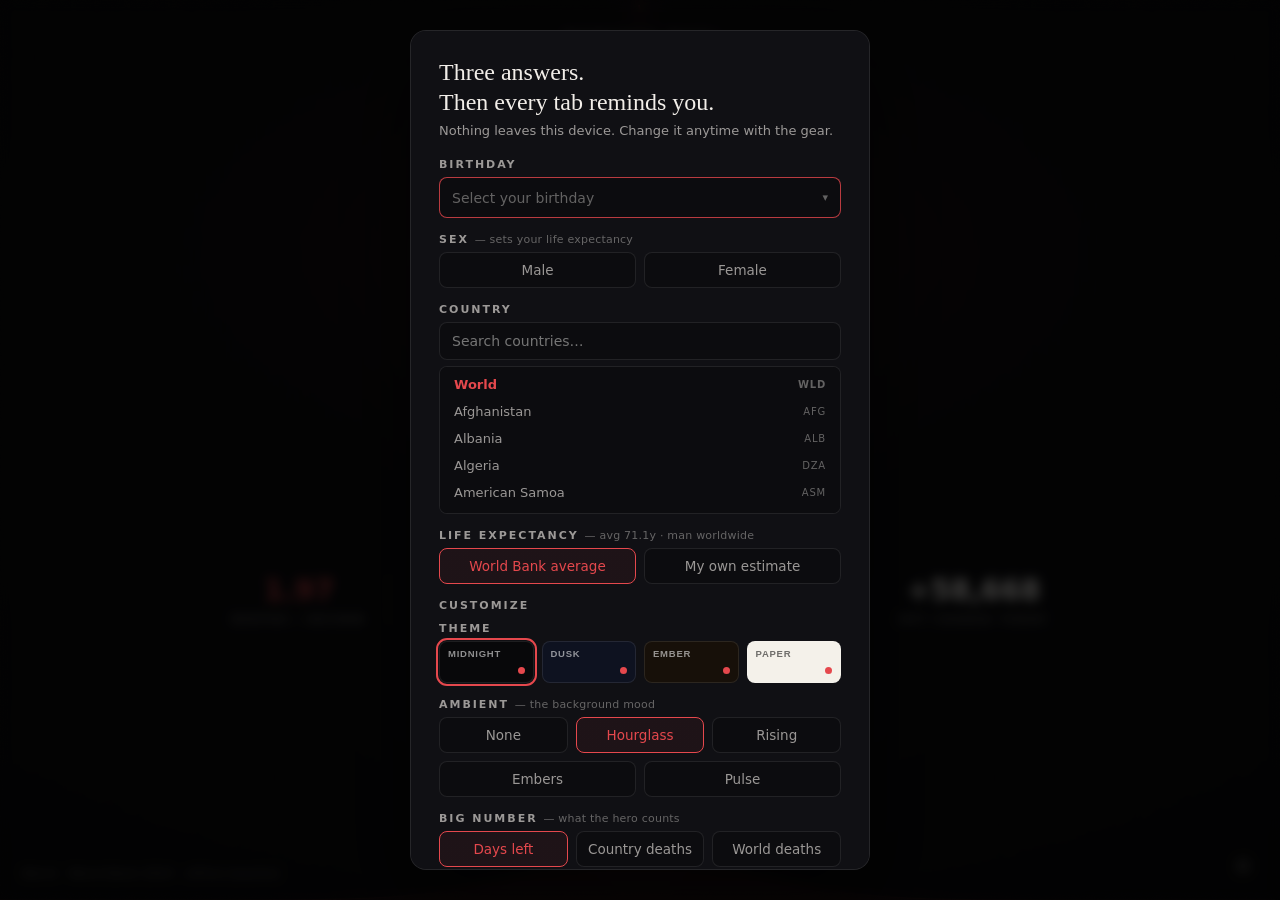
==== newtab.html @ 646cd070 "Memento 1.3.0 — death clock & real-time death rate new tab Manifest V3, vanilla JS, no build step. P" ====
<!doctype html>
<html lang="en">
<head>
  <meta charset="utf-8">
  <meta name="viewport" content="width=device-width, initial-scale=1">
  <title>New Tab — Memento</title>
  <link rel="stylesheet" href="css/newtab.css">
</head>
<body data-theme="midnight">
  <div class="bgimg" id="bgimg" aria-hidden="true"></div>
  <canvas id="ambient" aria-hidden="true"></canvas>
  <div class="grain" aria-hidden="true"></div>

  <main class="page" id="page">
    <p class="brand">MEMENTO&nbsp;MORI</p>

    <nav class="shortcuts" id="shortcuts" aria-label="Shortcuts">
      <div class="sc-row" id="sc-row"></div>
      <div class="sc-pop" id="sc-pop" hidden>
        <label class="sc-lab" for="sc-name">Name</label>
        <input type="text" id="sc-name" class="field" placeholder="e.g. GitHub"
               autocomplete="off" spellcheck="false" maxlength="24">
        <label class="sc-lab" for="sc-url">URL</label>
        <input type="text" id="sc-url" class="field" placeholder="e.g. github.com"
               autocomplete="off" spellcheck="false">
        <p class="sc-err" id="sc-err" role="alert"></p>
        <div class="sc-pop-btns">
          <button type="button" class="btn-ghost" id="sc-cancel">Cancel</button>
          <button type="button" class="save sc-save" id="sc-save">Add</button>
        </div>
      </div>
    </nav>

    <section class="hero" id="hero">
      <div class="count">
        <span class="days num" id="days-left">—</span>
        <span class="days-label" id="days-label">days left</span>
      </div>
      <div class="hms num" id="hms">--:--:--</div>
      <p class="le-note" id="le-note"></p>
      <div class="daybar" id="daybar" hidden>
        <div class="daybar-track" title="Share of today already spent">
          <div class="daybar-fill" id="daybar-fill"></div>
        </div>
        <p class="daybar-label" id="daybar-label">today · 0% spent</p>
      </div>
      <p class="oneliner" id="oneliner"></p>
    </section>

    <section class="lived" id="lived" hidden>
      <p class="lived-line">
        <span class="num" id="alt-days"></span><span class="dot" id="alt-dot">·</span><span class="num" id="days-lived">0</span> days lived
        <span class="dot">·</span>
        <span class="num" id="secs-lived">0</span> seconds
      </p>
      <div class="progress" title="Share of your expected life already lived">
        <div class="progress-fill" id="progress-fill"></div>
      </div>
    </section>

    <section class="rates-block">
      <div class="rates-scope">
        <button type="button" class="scope-pill" id="scope-btn" title="Switch these numbers between your country and the world"></button>
      </div>
      <section class="rates" id="rates">
        <div class="rate">
          <span class="rate-value num red" id="deaths-sec">—</span>
          <span class="rate-label">deaths / second</span>
        </div>
        <div class="rate">
          <span class="rate-value num" id="births-today">—</span>
          <span class="rate-label">births today</span>
        </div>
        <div class="rate">
          <span class="rate-value num red" id="deaths-today">—</span>
          <span class="rate-label">deaths today</span>
        </div>
        <div class="rate">
          <span class="rate-value num" id="net-today">—</span>
          <span class="rate-label">net change today</span>
        </div>
      </section>
    </section>
  </main>

  <p class="badge" id="data-badge">World Bank · loading…</p>
  <button class="gear" id="gear" title="Settings" aria-label="Settings">&#9881;</button>

  <div class="backdrop" id="modal-backdrop" hidden>
    <div class="modal" role="dialog" aria-modal="true" aria-labelledby="modal-title">
      <h1 id="modal-title">Three answers.<br>Then every tab reminds you.</h1>
      <p class="modal-sub">Nothing leaves this device. Change it anytime with the gear.</p>

      <label class="field-label" for="f-birthday">Birthday</label>
      <div class="cal-wrap">
        <button type="button" class="field cal-field placeholder" id="f-birthday">Select your birthday</button>
        <div class="cal" id="cal" hidden>
          <div class="cal-head">
            <button type="button" class="cal-nav wide" id="cal-prevy" title="Previous year">&#171;</button>
            <button type="button" class="cal-nav" id="cal-prev" title="Previous month">&#8249;</button>
            <span class="cal-title" id="cal-title"></span>
            <button type="button" class="cal-nav" id="cal-next" title="Next month">&#8250;</button>
            <button type="button" class="cal-nav wide" id="cal-nexty" title="Next year">&#187;</button>
          </div>
          <div class="cal-grid cal-week">
            <span>Su</span><span>Mo</span><span>Tu</span><span>We</span><span>Th</span><span>Fr</span><span>Sa</span>
          </div>
          <div class="cal-grid" id="cal-days"></div>
        </div>
      </div>

      <span class="field-label">Sex <span class="hint">— sets your life expectancy</span></span>
      <div class="segmented" id="f-sex">
        <button type="button" data-sex="male">Male</button>
        <button type="button" data-sex="female">Female</button>
      </div>

      <label class="field-label" for="f-country">Country</label>
      <input type="text" id="f-country" class="field" placeholder="Search countries…" autocomplete="off" spellcheck="false">
      <ul class="country-list" id="country-list" role="listbox" aria-label="Country"></ul>

      <span class="field-label">Life expectancy <span class="hint" id="le-auto-hint"></span></span>
      <div class="segmented" id="f-le">
        <button type="button" data-le="auto">World Bank average</button>
        <button type="button" data-le="custom">My own estimate</button>
      </div>
      <input type="number" id="f-le-years" class="field le-input" min="20" max="120" step="0.5"
             inputmode="decimal" placeholder="e.g. 80" hidden>

      <span class="field-label">Customize</span>

      <span class="field-label" style="margin-top:10px">Theme</span>
      <div class="swatches" id="f-theme">
        <button type="button" data-theme-swatch="midnight" title="Midnight"><span class="swatch-name">Midnight</span></button>
        <button type="button" data-theme-swatch="dusk" title="Dusk"><span class="swatch-name">Dusk</span></button>
        <button type="button" data-theme-swatch="ember" title="Ember"><span class="swatch-name">Ember</span></button>
        <button type="button" data-theme-swatch="paper" title="Paper"><span class="swatch-name">Paper</span></button>
      </div>

      <span class="field-label">Ambient <span class="hint">— the background mood</span></span>
      <div class="segmented wrap" id="f-ambient">
        <button type="button" data-ambient="none" title="Still — no animation">None</button>
        <button type="button" data-ambient="hourglass" title="Hourglass — the day drains away as falling red sand">Hourglass</button>
        <button type="button" data-ambient="tide" title="The Rising — a dark tide rises through the day">Rising</button>
        <button type="button" data-ambient="embers" title="Embers — a slow drift of glowing embers and falling ash">Embers</button>
        <button type="button" data-ambient="pulse" title="Last pulse — a heartbeat trace that occasionally flatlines">Pulse</button>
      </div>

      <span class="field-label">Big number <span class="hint">— what the hero counts</span></span>
      <div class="segmented" id="f-hero">
        <button type="button" data-hero="days-left">Days left</button>
        <button type="button" data-hero="deaths-country">Country deaths</button>
        <button type="button" data-hero="deaths-world">World deaths</button>
      </div>

      <span class="field-label">Bottom numbers <span class="hint">— country or world</span></span>
      <div class="segmented" id="f-scope">
        <button type="button" data-scope="country">My country</button>
        <button type="button" data-scope="world">World</button>
      </div>

      <span class="field-label">Day bar <span class="hint">— today draining, live</span></span>
      <div class="segmented" id="f-daybar">
        <button type="button" data-daybar="on">Show</button>
        <button type="button" data-daybar="off">Hide</button>
      </div>

      <span class="field-label">Background image</span>
      <div class="bg-row">
        <button type="button" class="field" id="f-bg-upload">Upload from this device…</button>
        <button type="button" class="btn-ghost" id="f-bg-remove" hidden>Remove</button>
      </div>
      <input type="file" id="f-bg-file" accept="image/*" hidden>

      <button class="save" id="save" disabled>Start counting</button>
      <p class="fineprint">World Bank life tables · approximate — a warning sign, not a diagnosis.</p>
    </div>
  </div>

  <script src="js/stats.js"></script>
  <script src="js/baseline.js"></script>
  <script src="js/api.js"></script>
  <script src="js/ambient.js"></script>
  <script src="js/app.js"></script>
</body>
</html>
---- css/newtab.css ----
/* Memento — themeable, vignette + grain, red accent on the countdown.
   Themes (body[data-theme]): midnight (default) · dusk · ember · paper */

/* ---------- themes ---------- */

:root,
body[data-theme='midnight'] {
  --bg: #08080a;
  --bone: #f2eee9;
  --dim: rgba(242, 238, 233, 0.62);
  --faint: rgba(242, 238, 233, 0.38);
  --red: #e5484d;
  --red-soft: rgba(229, 72, 77, 0.8);
  --hairline: rgba(255, 255, 255, 0.09);
  --card: #101014;
  --field: #0c0c0f;
  --hero-top: #ffffff;
  --hero-bot: #c9c4bc;
  --vignette: rgba(0, 0, 0, 0.62);
  --ambient: rgba(229, 72, 77, 0.07);
  --grain-op: 0.05;
  --scrim: rgba(5, 5, 8, 0.55);
}

body[data-theme='dusk'] {
  --bg: #0e1220;
  --bone: #eef1f8;
  --dim: rgba(238, 241, 248, 0.66);
  --faint: rgba(238, 241, 248, 0.4);
  --red: #ff5a5f;
  --red-soft: rgba(255, 90, 95, 0.85);
  --hairline: rgba(255, 255, 255, 0.1);
  --card: #141a2e;
  --field: #101527;
  --hero-top: #ffffff;
  --hero-bot: #b9c2d6;
  --vignette: rgba(0, 0, 5, 0.6);
  --ambient: rgba(96, 125, 255, 0.06);
  --grain-op: 0.04;
  --scrim: rgba(8, 10, 20, 0.5);
}

body[data-theme='ember'] {
  --bg: #120e0a;
  --bone: #f6efe6;
  --dim: rgba(246, 239, 230, 0.64);
  --faint: rgba(246, 239, 230, 0.4);
  --red: #ff6b4a;
  --red-soft: rgba(255, 107, 74, 0.85);
  --hairline: rgba(255, 235, 220, 0.1);
  --card: #1a140e;
  --field: #15100b;
  --hero-top: #fff8f0;
  --hero-bot: #cbb9a6;
  --vignette: rgba(0, 0, 0, 0.58);
  --ambient: rgba(255, 107, 74, 0.07);
  --grain-op: 0.05;
  --scrim: rgba(10, 6, 3, 0.52);
}

body[data-theme='paper'] {
  --bg: #f4f1ea;
  --bone: #1d1a16;
  --dim: rgba(29, 26, 22, 0.68);
  --faint: rgba(29, 26, 22, 0.44);
  --red: #c62828;
  --red-soft: rgba(198, 40, 40, 0.85);
  --hairline: rgba(0, 0, 0, 0.13);
  --card: #fffdf7;
  --field: #faf7f0;
  --hero-top: #141210;
  --hero-bot: #4a443c;
  --vignette: rgba(120, 110, 95, 0.18);
  --ambient: rgba(198, 40, 40, 0.04);
  --grain-op: 0.035;
  --scrim: rgba(246, 243, 236, 0.55);
}

/* ---------- base ---------- */

* { box-sizing: border-box; }

html, body {
  margin: 0;
  height: 100%;
  background: var(--bg);
  color: var(--bone);
  font-family: system-ui, -apple-system, 'Segoe UI', Roboto, Helvetica, Arial, sans-serif;
  overflow: hidden;
  -webkit-font-smoothing: antialiased;
  -moz-osx-font-smoothing: grayscale;
  text-rendering: optimizeLegibility;
  transition: background 0.35s ease, color 0.35s ease;
}

/* Motion-sensitive users get instant switches; ambient.js also goes still. */
@media (prefers-reduced-motion: reduce) {
  html, body { transition: none; }
  .grain { animation: none; }
}

.num { font-variant-numeric: tabular-nums; }

/* ---------- atmosphere: background image, vignette, grain ---------- */

.bgimg {
  position: fixed;
  inset: 0;
  z-index: 0;
  background-size: cover;
  background-position: center;
}

body.hasbg .bgimg::after {
  content: '';
  position: absolute;
  inset: 0;
  background: var(--scrim);
}

/* ambient.js draws here: above a background photo, below the vignette/grain */
#ambient {
  position: fixed;
  inset: 0;
  z-index: 0;
  width: 100%;
  height: 100%;
  pointer-events: none;
}

body::before {
  content: '';
  position: fixed;
  inset: 0;
  background:
    radial-gradient(60% 42% at 50% 28%, var(--ambient), transparent 70%),
    radial-gradient(120% 95% at 50% 42%, transparent 38%, var(--vignette) 100%);
  pointer-events: none;
  z-index: 1;
}

.grain {
  position: fixed;
  inset: -60px;
  background-image: url("data:image/svg+xml,%3Csvg xmlns='http://www.w3.org/2000/svg' width='240' height='240'%3E%3Cfilter id='g'%3E%3CfeTurbulence type='fractalNoise' baseFrequency='0.8' numOctaves='2' stitchTiles='stitch'/%3E%3C/filter%3E%3Crect width='240' height='240' filter='url(%23g)'/%3E%3C/svg%3E");
  opacity: var(--grain-op);
  pointer-events: none;
  z-index: 2;
  animation: grain 7s steps(8) infinite;
}

@keyframes grain {
  0%   { transform: translate(0, 0); }
  12%  { transform: translate(-24px, 14px); }
  25%  { transform: translate(18px, -22px); }
  37%  { transform: translate(-30px, -8px); }
  50%  { transform: translate(22px, 26px); }
  62%  { transform: translate(-12px, -28px); }
  75%  { transform: translate(28px, 10px); }
  87%  { transform: translate(-20px, 20px); }
  100% { transform: translate(0, 0); }
}

/* ---------- page ---------- */

.page {
  position: relative;
  z-index: 3;
  min-height: 100vh;
  display: flex;
  flex-direction: column;
  align-items: center;
  justify-content: center;
  gap: clamp(28px, 5vh, 56px);
  padding: 48px 24px 96px;
}

.brand {
  position: absolute;
  top: 30px;
  left: 0;
  right: 0;
  margin: 0;
  text-align: center;
  font-size: 11px;
  font-weight: 600;
  letter-spacing: 0.42em;
  text-indent: 0.42em;
  color: var(--faint);
}

/* ---------- shortcut chips under the brand ---------- */

.shortcuts {
  position: absolute;
  top: 56px;
  left: 0;
  right: 0;
  z-index: 4;
  display: flex;
  justify-content: center;
}

.sc-row {
  display: flex;
  flex-wrap: wrap;
  justify-content: center;
  gap: 10px;
  max-width: min(920px, 90vw);
}

.sc-chip {
  display: inline-flex;
  align-items: center;
  gap: 6px;
  padding: 5px 8px 5px 12px;
  background: var(--scrim);
  border: 1px solid var(--hairline);
  border-radius: 999px;
  transition: border-color 0.2s ease;
}

.sc-chip:hover, .sc-chip:focus-within { border-color: var(--red-soft); }

.sc-link {
  display: inline-flex;
  align-items: center;
  gap: 8px;
  color: var(--dim);
  text-decoration: none;
  font-size: 12.5px;
  font-weight: 500;
  letter-spacing: 0.02em;
  transition: color 0.2s ease;
}

.sc-chip:hover .sc-link { color: var(--bone); }

.sc-ico, .sc-letter {
  width: 16px;
  height: 16px;
  border-radius: 4px;
  flex: none;
}

.sc-ico { display: block; }
.sc-ico[hidden] { display: none; }

.sc-letter {
  display: inline-flex;
  align-items: center;
  justify-content: center;
  background: var(--hairline);
  color: var(--bone);
  font-size: 10px;
  font-weight: 700;
  text-transform: uppercase;
}
.sc-letter[hidden] { display: none; }

.sc-edit, .sc-x {
  padding: 2px 4px;
  border: none;
  background: none;
  color: var(--faint);
  font-size: 11px;
  line-height: 1;
  cursor: pointer;
  opacity: 0;
  transition: opacity 0.15s ease, color 0.15s ease;
}

.sc-chip:hover .sc-edit, .sc-chip:focus-within .sc-edit,
.sc-chip:hover .sc-x, .sc-chip:focus-within .sc-x { opacity: 1; }

.sc-edit:hover, .sc-x:hover { color: var(--red); }

.sc-add {
  display: inline-flex;
  align-items: center;
  justify-content: center;
  min-width: 30px;
  padding: 5px 10px;
  background: none;
  border: 1px dashed var(--hairline);
  border-radius: 999px;
  color: var(--faint);
  font-size: 14px;
  line-height: 1;
  font-family: inherit;
  cursor: pointer;
  transition: color 0.2s ease, border-color 0.2s ease;
}

.sc-add:hover { color: var(--dim); border-color: var(--red-soft); }
.sc-add[hidden] { display: none; }

/* add/edit popover, anchored under the row */
.sc-pop {
  position: absolute;
  top: calc(100% + 12px);
  left: 50%;
  transform: translateX(-50%);
  z-index: 6;
  display: flex;
  flex-direction: column;
  gap: 7px;
  width: min(300px, calc(100vw - 40px));
  padding: 16px;
  background: var(--card);
  border: 1px solid var(--hairline);
  border-radius: 10px;
  box-shadow: 0 18px 44px rgba(0, 0, 0, 0.45);
}

.sc-pop[hidden] { display: none; }

.sc-lab {
  font-size: 10px;
  font-weight: 600;
  text-transform: uppercase;
  letter-spacing: 0.18em;
  color: var(--dim);
  margin: 3px 0 0;
}

.sc-err {
  margin: 0;
  font-size: 12px;
  color: var(--red-soft);
}
.sc-err:empty { display: none; }

.sc-pop-btns { display: flex; gap: 8px; margin-top: 6px; }

.sc-pop-btns .btn-ghost { flex: 1; padding: 10px 0; }
.sc-pop-btns .save { flex: 1; margin-top: 0; padding: 10px 0; }

/* ---------- hero: the big number ---------- */

.hero { text-align: center; }

.count {
  display: flex;
  align-items: baseline;
  justify-content: center;
  gap: clamp(14px, 2vw, 26px);
  flex-wrap: wrap;
}

.days {
  font-family: Georgia, 'Times New Roman', serif;
  font-weight: 400;
  font-size: clamp(96px, 17vw, 210px);
  line-height: 0.95;
  letter-spacing: -0.015em;
  background: linear-gradient(180deg, var(--hero-top) 25%, var(--hero-bot) 100%);
  -webkit-background-clip: text;
  background-clip: text;
  color: transparent;
}

.days.longnum { font-size: clamp(56px, 10.5vw, 138px); }

.days-label {
  font-size: clamp(13px, 1.4vw, 17px);
  font-weight: 600;
  text-transform: uppercase;
  letter-spacing: 0.3em;
  color: var(--dim);
}

.hms {
  margin-top: 10px;
  font-size: clamp(18px, 2.2vw, 27px);
  font-weight: 600;
  letter-spacing: 0.18em;
  color: var(--red);
  text-shadow: 0 0 22px var(--ambient);
}

.hms.bonus { color: var(--dim); text-shadow: none; letter-spacing: 0.08em; font-size: clamp(14px, 1.6vw, 19px); }

/* what the countdown is based on: the World Bank average, or your own estimate */
.le-note {
  margin: 12px auto 0;
  font-size: clamp(11px, 1.2vw, 13px);
  font-weight: 500;
  letter-spacing: 0.06em;
  color: var(--faint);
}
.le-note:empty { display: none; }

/* urgency bar: the local day draining from midnight to midnight */
.daybar {
  margin: 16px auto 0;
  width: min(420px, 70vw);
  text-align: center;
}

.daybar[hidden] { display: none; }

.daybar-track {
  height: 3px;
  background: var(--hairline);
  border-radius: 2px;
  overflow: hidden;
}

.daybar-fill {
  height: 100%;
  width: 0%;
  background: linear-gradient(90deg, var(--red-soft), var(--red));
  box-shadow: 0 0 10px var(--red-soft);
}

.daybar-label {
  margin: 8px 0 0;
  font-size: 10px;
  font-weight: 600;
  text-transform: uppercase;
  letter-spacing: 0.22em;
  color: var(--faint);
}

.oneliner {
  margin: 26px auto 0;
  max-width: 46ch;
  font-family: Georgia, 'Times New Roman', serif;
  font-style: italic;
  font-size: clamp(14px, 1.5vw, 17px);
  color: var(--dim);
}

/* ---------- secondary line: days left / lived ---------- */

.lived { text-align: center; }

.lived-line {
  margin: 0;
  font-size: clamp(13px, 1.4vw, 16px);
  font-weight: 500;
  color: var(--dim);
}

.lived-line .num { color: var(--bone); }
.lived-line .dot { color: var(--faint); margin: 0 0.6em; }

.progress {
  width: min(340px, 60vw);
  height: 2px;
  margin: 14px auto 0;
  background: var(--hairline);
  border-radius: 1px;
  overflow: hidden;
}

.progress-fill {
  height: 100%;
  width: 0%;
  background: linear-gradient(90deg, var(--red-soft), var(--red));
  transition: width 1.2s ease;
}

/* ---------- real-time death-rate row ---------- */

.rates-block {
  display: flex;
  flex-direction: column;
  align-items: center;
  gap: 16px;
}

.rates-scope { line-height: 1; }

.scope-pill {
  display: inline-flex;
  align-items: center;
  gap: 7px;
  padding: 6px 14px;
  background: none;
  border: 1px solid var(--hairline);
  border-radius: 999px;
  color: var(--faint);
  font-size: 10px;
  font-weight: 600;
  text-transform: uppercase;
  letter-spacing: 0.18em;
  font-family: inherit;
  cursor: pointer;
  transition: color 0.2s ease, border-color 0.2s ease;
}

.scope-pill:hover { color: var(--dim); border-color: var(--red-soft); }

.rates {
  display: flex;
  align-items: stretch;
  gap: clamp(22px, 4vw, 56px);
  flex-wrap: wrap;
  justify-content: center;
}

.rate {
  display: flex;
  flex-direction: column;
  align-items: center;
  gap: 7px;
  padding: 0 clamp(10px, 2vw, 22px);
  border-left: 1px solid var(--hairline);
  border-right: 1px solid var(--hairline);
}

.rate:first-child { border-left: none; }
.rate:last-child { border-right: none; }

.rate-value {
  font-size: clamp(20px, 2.4vw, 28px);
  font-weight: 650;
  letter-spacing: 0.01em;
}

.rate-value.red { color: var(--red-soft); }

.rate-label {
  font-size: 10px;
  font-weight: 600;
  text-transform: uppercase;
  letter-spacing: 0.22em;
  color: var(--faint);
}

/* ---------- chrome around the edges ---------- */

.badge {
  position: fixed;
  left: 22px;
  bottom: 20px;
  margin: 0;
  font-size: 11px;
  font-weight: 500;
  letter-spacing: 0.06em;
  color: var(--faint);
  z-index: 4;
}

.gear {
  position: fixed;
  right: 20px;
  bottom: 16px;
  z-index: 4;
  background: none;
  border: none;
  cursor: pointer;
  font-size: 20px;
  line-height: 1;
  color: var(--faint);
  padding: 8px;
  border-radius: 8px;
  transition: color 0.25s ease, transform 0.25s ease;
}

.gear:hover { color: var(--dim); transform: rotate(45deg); }

/* ---------- first-run / settings modal ---------- */

.backdrop {
  position: fixed;
  inset: 0;
  z-index: 10;
  display: flex;
  align-items: center;
  justify-content: center;
  background: rgba(0, 0, 0, 0.72);
  backdrop-filter: blur(6px);
  -webkit-backdrop-filter: blur(6px);
}

body[data-theme='paper'] .backdrop { background: rgba(40, 34, 26, 0.35); }

.backdrop[hidden] { display: none; }

.modal {
  width: min(460px, calc(100vw - 40px));
  max-height: calc(100vh - 60px);
  overflow-y: auto;
  background: var(--card);
  border: 1px solid var(--hairline);
  border-radius: 16px;
  padding: 26px 28px 20px;
  box-shadow: 0 30px 80px rgba(0, 0, 0, 0.55);
}

.modal h1 {
  margin: 0 0 6px;
  font-family: Georgia, 'Times New Roman', serif;
  font-weight: 400;
  font-size: 24px;
  line-height: 1.25;
}

.modal-sub { margin: 0 0 20px; font-size: 13px; color: var(--dim); }

.field-label {
  display: block;
  margin: 15px 0 6px;
  font-size: 11px;
  font-weight: 600;
  text-transform: uppercase;
  letter-spacing: 0.18em;
  color: var(--dim);
}

.field-label .hint {
  text-transform: none;
  letter-spacing: 0.02em;
  font-weight: 500;
  color: var(--faint);
}

.field {
  width: 100%;
  padding: 10px 12px;
  background: var(--field);
  border: 1px solid var(--hairline);
  border-radius: 8px;
  color: var(--bone);
  font-size: 14px;
  font-family: inherit;
  outline: none;
}

input.field:focus, .cal-field:focus { border-color: var(--red-soft); }

.segmented { display: flex; gap: 8px; }

.segmented button {
  flex: 1;
  padding: 9px 0;
  background: var(--field);
  border: 1px solid var(--hairline);
  border-radius: 8px;
  color: var(--dim);
  font-size: 13.5px;
  font-weight: 500;
  font-family: inherit;
  cursor: pointer;
  transition: border-color 0.15s ease, color 0.15s ease;
}

/* ---------- country picker list (capped, scrollable) ---------- */

.country-list {
  list-style: none;
  margin: 6px 0 0;
  padding: 4px;
  max-height: 148px;
  overflow-y: auto;
  background: var(--field);
  border: 1px solid var(--hairline);
  border-radius: 8px;
}

.country-list:empty { display: none; }

.country-list li {
  display: flex;
  justify-content: space-between;
  align-items: center;
  gap: 8px;
  padding: 6px 10px;
  border-radius: 6px;
  font-size: 13px;
  color: var(--dim);
  cursor: pointer;
}

.country-list li:hover,
.country-list li.active { background: var(--hairline); color: var(--bone); }

.country-list li.selected { color: var(--red); font-weight: 600; }

.country-list li .iso {
  font-size: 10px;
  letter-spacing: 0.08em;
  color: var(--faint);
}

.segmented button.selected {
  border-color: var(--red);
  color: var(--red);
  background: transparent;
  background-image: linear-gradient(var(--ambient), var(--ambient));
}

/* five ambient options wrap to two rows instead of squeezing */
.segmented.wrap { flex-wrap: wrap; }

.segmented.wrap button { flex: 1 1 30%; }

/* custom life-expectancy input, shown only when "My own estimate" is selected */
.le-input { margin-top: 8px; }
.le-input[hidden] { display: none; }

/* ---------- birthday calendar picker ---------- */

.cal-wrap { position: relative; }

.cal-field {
  display: flex;
  justify-content: space-between;
  align-items: center;
  text-align: left;
  cursor: pointer;
  min-height: 41px;
}

.cal-field::after { content: '\25BE'; font-size: 11px; color: var(--faint); }
.cal-field.placeholder { color: var(--faint); }

.cal {
  position: absolute;
  top: calc(100% + 6px);
  left: 0;
  right: 0;
  z-index: 6;
  background: var(--card);
  border: 1px solid var(--hairline);
  border-radius: 10px;
  padding: 10px;
  box-shadow: 0 18px 44px rgba(0, 0, 0, 0.45);
}

.cal-head {
  display: flex;
  align-items: center;
  gap: 4px;
  margin-bottom: 8px;
}

.cal-title { flex: 1; text-align: center; font-size: 13px; font-weight: 600; letter-spacing: 0.04em; }

.cal-nav {
  width: 26px;
  height: 26px;
  border: 1px solid var(--hairline);
  border-radius: 6px;
  background: var(--field);
  color: var(--dim);
  font-size: 12px;
  cursor: pointer;
  line-height: 1;
}

.cal-nav.wide { width: 34px; }
.cal-nav:hover { color: var(--bone); border-color: var(--red-soft); }

.cal-grid { display: grid; grid-template-columns: repeat(7, 1fr); gap: 2px; }

.cal-week span {
  text-align: center;
  font-size: 10px;
  font-weight: 600;
  letter-spacing: 0.06em;
  color: var(--faint);
  padding: 4px 0 6px;
}

.cal-day {
  aspect-ratio: 1;
  display: flex;
  align-items: center;
  justify-content: center;
  border: none;
  border-radius: 6px;
  background: none;
  color: var(--bone);
  font-size: 12.5px;
  font-family: inherit;
  font-variant-numeric: tabular-nums;
  cursor: pointer;
  padding: 0;
}

.cal-day:hover { background: var(--hairline); }
.cal-day.dim { color: var(--faint); }
.cal-day:disabled { color: var(--faint); opacity: 0.3; cursor: default; }
.cal-day:disabled:hover { background: none; }
.cal-day.today { box-shadow: inset 0 0 0 1px var(--red-soft); }
.cal-day.sel { background: var(--red); color: #fff; font-weight: 700; }

/* ---------- theme swatches ---------- */

.swatches { display: flex; gap: 8px; }

.swatches button {
  flex: 1;
  height: 42px;
  border: 1px solid var(--hairline);
  border-radius: 8px;
  cursor: pointer;
  position: relative;
  padding: 0;
}

.swatches button::after {
  content: '';
  position: absolute;
  right: 8px;
  bottom: 8px;
  width: 7px;
  height: 7px;
  border-radius: 50%;
  background: var(--red);
}

.swatches [data-theme-swatch='midnight'] { background: #08080a; }
.swatches [data-theme-swatch='dusk'] { background: #0e1220; }
.swatches [data-theme-swatch='ember'] { background: #171009; }
.swatches [data-theme-swatch='paper'] { background: #f4f1ea; }

.swatches button.selected { outline: 2px solid var(--red); outline-offset: 1px; }

.swatch-name {
  position: absolute;
  left: 8px;
  top: 6px;
  font-size: 9.5px;
  font-weight: 600;
  letter-spacing: 0.08em;
  text-transform: uppercase;
  color: rgba(255, 255, 255, 0.55);
}

.swatches [data-theme-swatch='paper'] .swatch-name { color: rgba(0, 0, 0, 0.55); }

/* ---------- background image controls ---------- */

.bg-row { display: flex; gap: 8px; align-items: center; }

.bg-row .field { flex: 1; text-align: left; cursor: pointer; }

button.field { cursor: pointer; }
button.field:hover { border-color: var(--red-soft); }

.btn-ghost {
  padding: 10px 14px;
  background: none;
  border: 1px solid var(--hairline);
  border-radius: 8px;
  color: var(--dim);
  font-size: 13px;
  font-family: inherit;
  cursor: pointer;
}

.btn-ghost:hover { color: var(--red); border-color: var(--red-soft); }

/* ---------- save ---------- */

.save {
  width: 100%;
  margin-top: 22px;
  padding: 12px 0;
  background: var(--red);
  border: none;
  border-radius: 8px;
  color: #fff;
  font-size: 14px;
  font-weight: 700;
  letter-spacing: 0.06em;
  font-family: inherit;
  cursor: pointer;
  transition: opacity 0.15s ease, transform 0.1s ease;
}

.save:hover:not(:disabled) { transform: translateY(-1px); }
.save:disabled { opacity: 0.3; cursor: default; }

.fineprint {
  margin: 14px 0 0;
  text-align: center;
  font-size: 11px;
  color: var(--faint);
}

/* ---------- no settings yet: dim the personal sections behind the modal ---------- */

.page.nouser .hero, .page.nouser .lived, .page.nouser .rates-scope,
.page.nouser .shortcuts { visibility: hidden; }

@media (max-height: 640px) {
  .page { gap: 20px; }
  .days { font-size: clamp(72px, 13vw, 130px); }
  .days.longnum { font-size: clamp(48px, 9vw, 110px); }
}
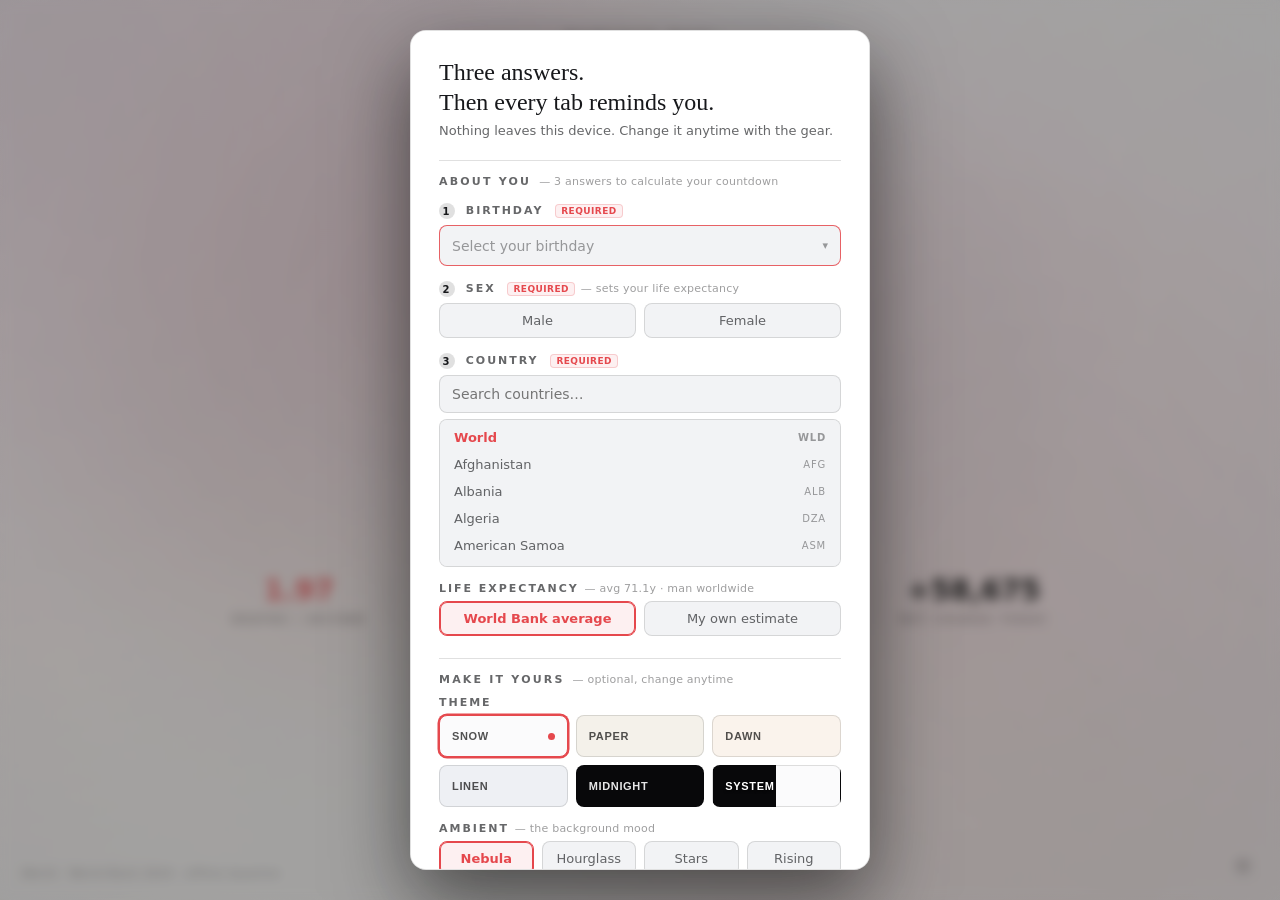
==== commit e168e372: "Memento 1.4.0 — light-first themes, Nebula and Stars ambients - Themes: Snow (new light default), Pa" ====
--- a/newtab.html
+++ b/newtab.html
@@ -3,10 +3,11 @@
 <head>
   <meta charset="utf-8">
   <meta name="viewport" content="width=device-width, initial-scale=1">
+  <meta name="theme-color" id="theme-color-meta" content="#fbfbfc">
   <title>New Tab — Memento</title>
   <link rel="stylesheet" href="css/newtab.css">
 </head>
-<body data-theme="midnight">
+<body data-theme="snow">
   <div class="bgimg" id="bgimg" aria-hidden="true"></div>
   <canvas id="ambient" aria-hidden="true"></canvas>
   <div class="grain" aria-hidden="true"></div>
@@ -88,34 +89,45 @@
 
   <div class="backdrop" id="modal-backdrop" hidden>
     <div class="modal" role="dialog" aria-modal="true" aria-labelledby="modal-title">
+      <button type="button" class="modal-close" id="modal-close" title="Close" aria-label="Close settings" hidden>&#10005;</button>
       <h1 id="modal-title">Three answers.<br>Then every tab reminds you.</h1>
       <p class="modal-sub">Nothing leaves this device. Change it anytime with the gear.</p>
 
-      <label class="field-label" for="f-birthday">Birthday</label>
-      <div class="cal-wrap">
+      <h2 class="section-title">About you <span class="hint">— 3 answers to calculate your countdown</span></h2>
+      <label class="field-label" for="f-birthday"><span class="step-num">1</span> Birthday <span class="req-badge">Required</span></label>
+      <div class="cal-wrap" id="cal-wrap">
         <button type="button" class="field cal-field placeholder" id="f-birthday">Select your birthday</button>
         <div class="cal" id="cal" hidden>
-          <div class="cal-head">
+          <div class="cal-head" id="cal-head">
             <button type="button" class="cal-nav wide" id="cal-prevy" title="Previous year">&#171;</button>
             <button type="button" class="cal-nav" id="cal-prev" title="Previous month">&#8249;</button>
-            <span class="cal-title" id="cal-title"></span>
+            <span class="cal-title" id="cal-title">
+              <button type="button" class="cal-title-btn" id="cal-title-m" title="Pick the month from a list"></button>
+              <button type="button" class="cal-title-btn" id="cal-title-y" title="Pick the year from a list"></button>
+            </span>
             <button type="button" class="cal-nav" id="cal-next" title="Next month">&#8250;</button>
             <button type="button" class="cal-nav wide" id="cal-nexty" title="Next year">&#187;</button>
           </div>
-          <div class="cal-grid cal-week">
+          <div class="cal-head" id="cal-pick-head" hidden>
+            <button type="button" class="cal-nav" id="cal-pick-back" title="Back to the month grid">&#8249;</button>
+            <span class="cal-title" id="cal-pick-title"></span>
+          </div>
+          <div class="cal-grid cal-week" id="cal-week">
             <span>Su</span><span>Mo</span><span>Tu</span><span>We</span><span>Th</span><span>Fr</span><span>Sa</span>
           </div>
           <div class="cal-grid" id="cal-days"></div>
-        </div>
-      </div>
-
-      <span class="field-label">Sex <span class="hint">— sets your life expectancy</span></span>
+          <div class="cal-picker cal-months" id="cal-months" hidden></div>
+          <div class="cal-picker cal-years" id="cal-years" hidden></div>
+        </div>
+      </div>
+
+      <span class="field-label"><span class="step-num">2</span> Sex <span class="req-badge">Required</span> <span class="hint">— sets your life expectancy</span></span>
       <div class="segmented" id="f-sex">
         <button type="button" data-sex="male">Male</button>
         <button type="button" data-sex="female">Female</button>
       </div>
 
-      <label class="field-label" for="f-country">Country</label>
+      <label class="field-label" for="f-country"><span class="step-num">3</span> Country <span class="req-badge">Required</span></label>
       <input type="text" id="f-country" class="field" placeholder="Search countries…" autocomplete="off" spellcheck="false">
       <ul class="country-list" id="country-list" role="listbox" aria-label="Country"></ul>
 
@@ -127,23 +139,27 @@
       <input type="number" id="f-le-years" class="field le-input" min="20" max="120" step="0.5"
              inputmode="decimal" placeholder="e.g. 80" hidden>
 
-      <span class="field-label">Customize</span>
+      <h2 class="section-title">Make it yours <span class="hint">— optional, change anytime</span></h2>
 
       <span class="field-label" style="margin-top:10px">Theme</span>
       <div class="swatches" id="f-theme">
-        <button type="button" data-theme-swatch="midnight" title="Midnight"><span class="swatch-name">Midnight</span></button>
-        <button type="button" data-theme-swatch="dusk" title="Dusk"><span class="swatch-name">Dusk</span></button>
-        <button type="button" data-theme-swatch="ember" title="Ember"><span class="swatch-name">Ember</span></button>
-        <button type="button" data-theme-swatch="paper" title="Paper"><span class="swatch-name">Paper</span></button>
+        <button type="button" data-theme-swatch="snow" title="Snow — clean light"><span class="swatch-name">Snow</span></button>
+        <button type="button" data-theme-swatch="paper" title="Paper — warm ivory light"><span class="swatch-name">Paper</span></button>
+        <button type="button" data-theme-swatch="dawn" title="Dawn — soft peach light"><span class="swatch-name">Dawn</span></button>
+        <button type="button" data-theme-swatch="linen" title="Linen — cool gray-blue light"><span class="swatch-name">Linen</span></button>
+        <button type="button" data-theme-swatch="midnight" title="Midnight — near-black dark"><span class="swatch-name">Midnight</span></button>
+        <button type="button" data-theme-swatch="system" title="System — follows your device's light or dark mode"><span class="swatch-name">System</span></button>
       </div>
 
       <span class="field-label">Ambient <span class="hint">— the background mood</span></span>
       <div class="segmented wrap" id="f-ambient">
-        <button type="button" data-ambient="none" title="Still — no animation">None</button>
+        <button type="button" data-ambient="nebula" title="Nebula — luminous clouds drifting across the whole screen">Nebula</button>
         <button type="button" data-ambient="hourglass" title="Hourglass — the day drains away as falling red sand">Hourglass</button>
+        <button type="button" data-ambient="stars" title="Stars — a drifting starfield that leans with your cursor">Stars</button>
         <button type="button" data-ambient="tide" title="The Rising — a dark tide rises through the day">Rising</button>
         <button type="button" data-ambient="embers" title="Embers — a slow drift of glowing embers and falling ash">Embers</button>
         <button type="button" data-ambient="pulse" title="Last pulse — a heartbeat trace that occasionally flatlines">Pulse</button>
+        <button type="button" data-ambient="none" title="Still — no animation">None</button>
       </div>
 
       <span class="field-label">Big number <span class="hint">— what the hero counts</span></span>
@@ -153,16 +169,21 @@
         <button type="button" data-hero="deaths-world">World deaths</button>
       </div>
 
-      <span class="field-label">Bottom numbers <span class="hint">— country or world</span></span>
-      <div class="segmented" id="f-scope">
-        <button type="button" data-scope="country">My country</button>
-        <button type="button" data-scope="world">World</button>
-      </div>
-
-      <span class="field-label">Day bar <span class="hint">— today draining, live</span></span>
-      <div class="segmented" id="f-daybar">
-        <button type="button" data-daybar="on">Show</button>
-        <button type="button" data-daybar="off">Hide</button>
+      <div class="field-row-2">
+        <div class="field-col">
+          <span class="field-label">Bottom numbers <span class="hint">— scope</span></span>
+          <div class="segmented" id="f-scope">
+            <button type="button" data-scope="country">My country</button>
+            <button type="button" data-scope="world">World</button>
+          </div>
+        </div>
+        <div class="field-col">
+          <span class="field-label">Day bar <span class="hint">— live bar</span></span>
+          <div class="segmented" id="f-daybar">
+            <button type="button" data-daybar="on">Show</button>
+            <button type="button" data-daybar="off">Hide</button>
+          </div>
+        </div>
       </div>
 
       <span class="field-label">Background image</span>
@@ -173,6 +194,7 @@
       <input type="file" id="f-bg-file" accept="image/*" hidden>
 
       <button class="save" id="save" disabled>Start counting</button>
+      <p class="save-hint" id="save-hint">Complete the 3 required answers above to begin.</p>
       <p class="fineprint">World Bank life tables · approximate — a warning sign, not a diagnosis.</p>
     </div>
   </div>
--- a/css/newtab.css
+++ b/css/newtab.css
@@ -1,10 +1,88 @@
 /* Memento — themeable, vignette + grain, red accent on the countdown.
-   Themes (body[data-theme]): midnight (default) · dusk · ember · paper */
+   Themes (body[data-theme]): snow (default, light) · paper · dawn · linen · midnight (dark).
+   The "system" picker value resolves to snow or midnight from prefers-color-scheme (app.js). */
 
 /* ---------- themes ---------- */
 
 :root,
+body[data-theme='snow'] {
+  color-scheme: light;
+  --bg: #fbfbfc;
+  --bone: #17181b;
+  --dim: rgba(23, 24, 27, 0.66);
+  --faint: rgba(23, 24, 27, 0.42);
+  --red: #e5484d;
+  --red-soft: rgba(229, 72, 77, 0.85);
+  --hairline: rgba(0, 0, 0, 0.12);
+  --card: #ffffff;
+  --field: #f2f3f5;
+  --hero-top: #17181b;
+  --hero-bot: #55575e;
+  --vignette: rgba(120, 124, 135, 0.16);
+  --ambient: rgba(229, 72, 77, 0.035);
+  --grain-op: 0.03;
+  --scrim: rgba(251, 251, 252, 0.55);
+}
+
+body[data-theme='paper'] {
+  color-scheme: light;
+  --bg: #f4f1ea;
+  --bone: #1d1a16;
+  --dim: rgba(29, 26, 22, 0.68);
+  --faint: rgba(29, 26, 22, 0.44);
+  --red: #c62828;
+  --red-soft: rgba(198, 40, 40, 0.85);
+  --hairline: rgba(0, 0, 0, 0.13);
+  --card: #fffdf7;
+  --field: #faf7f0;
+  --hero-top: #141210;
+  --hero-bot: #4a443c;
+  --vignette: rgba(120, 110, 95, 0.18);
+  --ambient: rgba(198, 40, 40, 0.04);
+  --grain-op: 0.035;
+  --scrim: rgba(246, 243, 236, 0.55);
+}
+
+body[data-theme='dawn'] {
+  color-scheme: light;
+  --bg: #faf3ec;
+  --bone: #2b2018;
+  --dim: rgba(43, 32, 24, 0.66);
+  --faint: rgba(43, 32, 24, 0.42);
+  --red: #d9453b;
+  --red-soft: rgba(217, 69, 59, 0.85);
+  --hairline: rgba(66, 44, 26, 0.14);
+  --card: #fff9f3;
+  --field: #f8efe6;
+  --hero-top: #2b2018;
+  --hero-bot: #6b5645;
+  --vignette: rgba(150, 120, 95, 0.16);
+  --ambient: rgba(217, 69, 59, 0.04);
+  --grain-op: 0.03;
+  --scrim: rgba(250, 243, 236, 0.55);
+}
+
+body[data-theme='linen'] {
+  color-scheme: light;
+  --bg: #eef0f4;
+  --bone: #1e2430;
+  --dim: rgba(30, 36, 48, 0.66);
+  --faint: rgba(30, 36, 48, 0.42);
+  --red: #d63a3f;
+  --red-soft: rgba(214, 58, 63, 0.85);
+  --hairline: rgba(20, 30, 50, 0.13);
+  --card: #f9fafc;
+  --field: #e9ecf1;
+  --hero-top: #1e2430;
+  --hero-bot: #57617a;
+  --vignette: rgba(110, 122, 148, 0.16);
+  --ambient: rgba(214, 58, 63, 0.04);
+  --grain-op: 0.03;
+  --scrim: rgba(238, 240, 244, 0.55);
+}
+
 body[data-theme='midnight'] {
+  color-scheme: dark;
   --bg: #08080a;
   --bone: #f2eee9;
   --dim: rgba(242, 238, 233, 0.62);
@@ -22,60 +100,6 @@
   --scrim: rgba(5, 5, 8, 0.55);
 }
 
-body[data-theme='dusk'] {
-  --bg: #0e1220;
-  --bone: #eef1f8;
-  --dim: rgba(238, 241, 248, 0.66);
-  --faint: rgba(238, 241, 248, 0.4);
-  --red: #ff5a5f;
-  --red-soft: rgba(255, 90, 95, 0.85);
-  --hairline: rgba(255, 255, 255, 0.1);
-  --card: #141a2e;
-  --field: #101527;
-  --hero-top: #ffffff;
-  --hero-bot: #b9c2d6;
-  --vignette: rgba(0, 0, 5, 0.6);
-  --ambient: rgba(96, 125, 255, 0.06);
-  --grain-op: 0.04;
-  --scrim: rgba(8, 10, 20, 0.5);
-}
-
-body[data-theme='ember'] {
-  --bg: #120e0a;
-  --bone: #f6efe6;
-  --dim: rgba(246, 239, 230, 0.64);
-  --faint: rgba(246, 239, 230, 0.4);
-  --red: #ff6b4a;
-  --red-soft: rgba(255, 107, 74, 0.85);
-  --hairline: rgba(255, 235, 220, 0.1);
-  --card: #1a140e;
-  --field: #15100b;
-  --hero-top: #fff8f0;
-  --hero-bot: #cbb9a6;
-  --vignette: rgba(0, 0, 0, 0.58);
-  --ambient: rgba(255, 107, 74, 0.07);
-  --grain-op: 0.05;
-  --scrim: rgba(10, 6, 3, 0.52);
-}
-
-body[data-theme='paper'] {
-  --bg: #f4f1ea;
-  --bone: #1d1a16;
-  --dim: rgba(29, 26, 22, 0.68);
-  --faint: rgba(29, 26, 22, 0.44);
-  --red: #c62828;
-  --red-soft: rgba(198, 40, 40, 0.85);
-  --hairline: rgba(0, 0, 0, 0.13);
-  --card: #fffdf7;
-  --field: #faf7f0;
-  --hero-top: #141210;
-  --hero-bot: #4a443c;
-  --vignette: rgba(120, 110, 95, 0.18);
-  --ambient: rgba(198, 40, 40, 0.04);
-  --grain-op: 0.035;
-  --scrim: rgba(246, 243, 236, 0.55);
-}
-
 /* ---------- base ---------- */
 
 * { box-sizing: border-box; }
@@ -571,16 +595,17 @@
   display: flex;
   align-items: center;
   justify-content: center;
-  background: rgba(0, 0, 0, 0.72);
+  background: rgba(35, 32, 28, 0.38);
   backdrop-filter: blur(6px);
   -webkit-backdrop-filter: blur(6px);
 }
 
-body[data-theme='paper'] .backdrop { background: rgba(40, 34, 26, 0.35); }
+body[data-theme='midnight'] .backdrop { background: rgba(0, 0, 0, 0.72); }
 
 .backdrop[hidden] { display: none; }
 
 .modal {
+  position: relative;
   width: min(460px, calc(100vw - 40px));
   max-height: calc(100vh - 60px);
   overflow-y: auto;
@@ -591,6 +616,29 @@
   box-shadow: 0 30px 80px rgba(0, 0, 0, 0.55);
 }
 
+.modal-close {
+  position: absolute;
+  top: 12px;
+  right: 12px;
+  width: 30px;
+  height: 30px;
+  display: flex;
+  align-items: center;
+  justify-content: center;
+  border: none;
+  background: none;
+  border-radius: 8px;
+  color: var(--faint);
+  font-size: 13px;
+  line-height: 1;
+  cursor: pointer;
+  font-family: inherit;
+  transition: color 0.15s ease;
+}
+
+.modal-close:hover { color: var(--red); }
+.modal-close[hidden] { display: none; }
+
 .modal h1 {
   margin: 0 0 6px;
   font-family: Georgia, 'Times New Roman', serif;
@@ -599,7 +647,22 @@
   line-height: 1.25;
 }
 
-.modal-sub { margin: 0 0 20px; font-size: 13px; color: var(--dim); }
+.modal-sub { margin: 0 0 18px; font-size: 13px; color: var(--dim); }
+
+/* section dividers inside the modal: required setup vs optional customization */
+.section-title {
+  display: flex;
+  align-items: baseline;
+  gap: 8px;
+  margin: 22px 0 2px;
+  padding-top: 14px;
+  border-top: 1px solid var(--hairline);
+  font-size: 11px;
+  font-weight: 700;
+  text-transform: uppercase;
+  letter-spacing: 0.2em;
+  color: var(--dim);
+}
 
 .field-label {
   display: block;
@@ -611,11 +674,61 @@
   color: var(--dim);
 }
 
-.field-label .hint {
+.field-label .hint,
+.section-title .hint {
   text-transform: none;
   letter-spacing: 0.02em;
   font-weight: 500;
   color: var(--faint);
+}
+
+.step-num {
+  display: inline-flex;
+  align-items: center;
+  justify-content: center;
+  width: 16px;
+  height: 16px;
+  border-radius: 50%;
+  background: var(--hairline);
+  color: var(--bone);
+  font-size: 10px;
+  font-weight: 700;
+  margin-right: 5px;
+  vertical-align: middle;
+}
+
+.req-badge {
+  display: inline-block;
+  font-size: 9px;
+  font-weight: 600;
+  letter-spacing: 0.05em;
+  text-transform: uppercase;
+  color: var(--red);
+  background: rgba(229, 72, 77, 0.08);
+  border: 1px solid rgba(229, 72, 77, 0.22);
+  border-radius: 4px;
+  padding: 1px 5px;
+  margin-left: 6px;
+  vertical-align: middle;
+}
+
+.field-row-2 {
+  display: grid;
+  grid-template-columns: 1fr 1fr;
+  gap: 12px;
+}
+
+.field-col {
+  display: flex;
+  flex-direction: column;
+}
+
+.field-col .field-label {
+  margin: 15px 0 6px;
+}
+
+.field-col .segmented {
+  width: 100%;
 }
 
 .field {
@@ -641,11 +754,16 @@
   border: 1px solid var(--hairline);
   border-radius: 8px;
   color: var(--dim);
-  font-size: 13.5px;
+  font-size: 13px;
   font-weight: 500;
   font-family: inherit;
   cursor: pointer;
-  transition: border-color 0.15s ease, color 0.15s ease;
+  transition: border-color 0.15s ease, color 0.15s ease, background 0.15s ease, box-shadow 0.15s ease;
+}
+
+.segmented button:hover:not(.selected) {
+  border-color: var(--dim);
+  color: var(--bone);
 }
 
 /* ---------- country picker list (capped, scrollable) ---------- */
@@ -689,14 +807,22 @@
 .segmented button.selected {
   border-color: var(--red);
   color: var(--red);
-  background: transparent;
-  background-image: linear-gradient(var(--ambient), var(--ambient));
-}
-
-/* five ambient options wrap to two rows instead of squeezing */
-.segmented.wrap { flex-wrap: wrap; }
-
-.segmented.wrap button { flex: 1 1 30%; }
+  background: rgba(229, 72, 77, 0.08);
+  font-weight: 600;
+  box-shadow: inset 0 0 0 1px var(--red);
+}
+
+/* ambient options wrap in balanced rows without stretching any button full-width */
+.segmented.wrap {
+  display: flex;
+  flex-wrap: wrap;
+  gap: 8px;
+}
+
+.segmented.wrap button {
+  flex: 1 1 calc(25% - 8px);
+  min-width: 80px;
+}
 
 /* custom life-expectancy input, shown only when "My own estimate" is selected */
 .le-input { margin-top: 8px; }
@@ -738,7 +864,38 @@
   margin-bottom: 8px;
 }
 
-.cal-title { flex: 1; text-align: center; font-size: 13px; font-weight: 600; letter-spacing: 0.04em; }
+.cal-head[hidden] { display: none; }
+
+/* the month and the year in the header are each a button: one click opens a
+   quick-pick list instead of paging with the arrows */
+.cal-title {
+  flex: 1;
+  display: flex;
+  justify-content: center;
+  align-items: center;
+  gap: 4px;
+  font-size: 13px;
+  font-weight: 600;
+  letter-spacing: 0.04em;
+}
+
+.cal-title-btn {
+  border: none;
+  background: none;
+  padding: 3px 4px;
+  margin: 0;
+  border-radius: 5px;
+  color: var(--bone);
+  font-size: 13px;
+  font-weight: 600;
+  letter-spacing: 0.04em;
+  font-family: inherit;
+  font-variant-numeric: tabular-nums;
+  cursor: pointer;
+  transition: color 0.15s ease;
+}
+
+.cal-title-btn:hover { color: var(--red); }
 
 .cal-nav {
   width: 26px;
@@ -757,6 +914,8 @@
 
 .cal-grid { display: grid; grid-template-columns: repeat(7, 1fr); gap: 2px; }
 
+.cal-grid[hidden] { display: none; }
+
 .cal-week span {
   text-align: center;
   font-size: 10px;
@@ -789,50 +948,123 @@
 .cal-day.today { box-shadow: inset 0 0 0 1px var(--red-soft); }
 .cal-day.sel { background: var(--red); color: #fff; font-weight: 700; }
 
+/* ---------- calendar quick-pick: month and year lists ---------- */
+
+.cal-picker { display: grid; gap: 4px; }
+
+.cal-picker[hidden] { display: none; }
+
+/* 1900 → this year scrolls; the list auto-scrolls to the year being viewed */
+.cal-years {
+  grid-template-columns: repeat(3, 1fr);
+  max-height: 232px;
+  overflow-y: auto;
+  padding-right: 4px;
+}
+
+.cal-months { grid-template-columns: repeat(3, 1fr); }
+
+.cal-ypick,
+.cal-mpick {
+  height: 32px;
+  display: flex;
+  align-items: center;
+  justify-content: center;
+  border: none;
+  border-radius: 6px;
+  background: none;
+  color: var(--bone);
+  font-size: 12.5px;
+  font-family: inherit;
+  font-variant-numeric: tabular-nums;
+  cursor: pointer;
+  padding: 0;
+}
+
+.cal-ypick:hover,
+.cal-mpick:hover { background: var(--hairline); }
+
+.cal-ypick.sel,
+.cal-mpick.sel { background: var(--red); color: #fff; font-weight: 700; }
+
+.cal-ypick.today { box-shadow: inset 0 0 0 1px var(--red-soft); }
+
 /* ---------- theme swatches ---------- */
 
-.swatches { display: flex; gap: 8px; }
+.swatches {
+  display: grid;
+  grid-template-columns: repeat(3, 1fr);
+  gap: 8px;
+}
 
 .swatches button {
-  flex: 1;
   height: 42px;
   border: 1px solid var(--hairline);
   border-radius: 8px;
   cursor: pointer;
   position: relative;
-  padding: 0;
+  padding: 0 12px;
+  display: flex;
+  align-items: center;
+  justify-content: space-between;
+  overflow: hidden;
+  transition: border-color 0.15s ease, box-shadow 0.15s ease;
+}
+
+.swatches button:hover {
+  border-color: var(--dim);
+}
+
+.swatches button.selected {
+  border-color: var(--red);
+  box-shadow: 0 0 0 1.5px var(--red);
 }
 
 .swatches button::after {
   content: '';
-  position: absolute;
-  right: 8px;
-  bottom: 8px;
   width: 7px;
   height: 7px;
   border-radius: 50%;
   background: var(--red);
-}
-
+  opacity: 0;
+  transform: scale(0.5);
+  transition: opacity 0.15s ease, transform 0.15s ease;
+  flex-shrink: 0;
+}
+
+.swatches button.selected::after {
+  opacity: 1;
+  transform: scale(1);
+}
+
+.swatches [data-theme-swatch='snow'] { background: #fbfbfc; }
+.swatches [data-theme-swatch='paper'] { background: #f4f1ea; }
+.swatches [data-theme-swatch='dawn'] { background: #faf3ec; }
+.swatches [data-theme-swatch='linen'] { background: #eef0f4; }
 .swatches [data-theme-swatch='midnight'] { background: #08080a; }
-.swatches [data-theme-swatch='dusk'] { background: #0e1220; }
-.swatches [data-theme-swatch='ember'] { background: #171009; }
-.swatches [data-theme-swatch='paper'] { background: #f4f1ea; }
-
-.swatches button.selected { outline: 2px solid var(--red); outline-offset: 1px; }
+.swatches [data-theme-swatch='system'] {
+  background: linear-gradient(90deg, #08080a 0 50%, #fbfbfc 50% 100%);
+}
 
 .swatch-name {
-  position: absolute;
-  left: 8px;
-  top: 6px;
-  font-size: 9.5px;
-  font-weight: 600;
-  letter-spacing: 0.08em;
+  font-size: 11px;
+  font-weight: 600;
+  letter-spacing: 0.06em;
   text-transform: uppercase;
-  color: rgba(255, 255, 255, 0.55);
-}
-
-.swatches [data-theme-swatch='paper'] .swatch-name { color: rgba(0, 0, 0, 0.55); }
+  color: rgba(0, 0, 0, 0.68);
+  line-height: 1;
+  white-space: nowrap;
+}
+
+/* dark swatches (and System, whose left half is dark) need the light label */
+.swatches [data-theme-swatch='midnight'] .swatch-name {
+  color: rgba(255, 255, 255, 0.9);
+}
+
+.swatches [data-theme-swatch='system'] .swatch-name {
+  color: #ffffff;
+  text-shadow: 0 1px 3px rgba(0, 0, 0, 0.9);
+}
 
 /* ---------- background image controls ---------- */
 
@@ -875,7 +1107,16 @@
 }
 
 .save:hover:not(:disabled) { transform: translateY(-1px); }
-.save:disabled { opacity: 0.3; cursor: default; }
+.save:disabled { opacity: 0.35; cursor: not-allowed; }
+
+.save-hint {
+  margin: 9px 0 0;
+  text-align: center;
+  font-size: 11.5px;
+  color: var(--faint);
+  font-weight: 500;
+}
+.save-hint[hidden] { display: none; }
 
 .fineprint {
   margin: 14px 0 0;
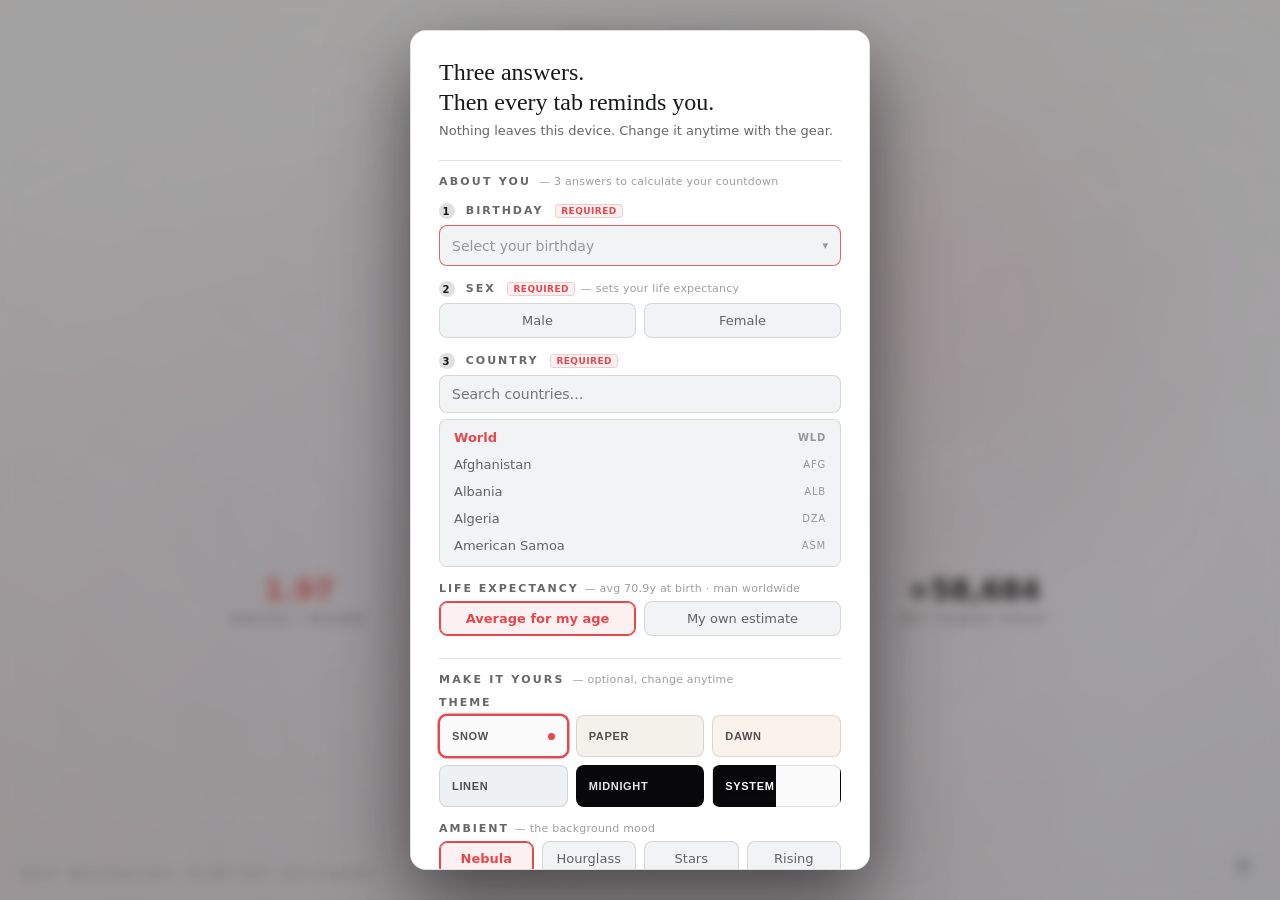
==== commit 30ecf8ae: "Use age-adjusted life expectancy for the countdown The countdown used life expectancy at birth, whic" ====
--- a/newtab.html
+++ b/newtab.html
@@ -133,7 +133,7 @@
 
       <span class="field-label">Life expectancy <span class="hint" id="le-auto-hint"></span></span>
       <div class="segmented" id="f-le">
-        <button type="button" data-le="auto">World Bank average</button>
+        <button type="button" data-le="auto">Average for my age</button>
         <button type="button" data-le="custom">My own estimate</button>
       </div>
       <input type="number" id="f-le-years" class="field le-input" min="20" max="120" step="0.5"
@@ -195,12 +195,13 @@
 
       <button class="save" id="save" disabled>Start counting</button>
       <p class="save-hint" id="save-hint">Complete the 3 required answers above to begin.</p>
-      <p class="fineprint">World Bank life tables · approximate — a warning sign, not a diagnosis.</p>
+      <p class="fineprint">UN life tables &amp; World Bank rates · approximate — a warning sign, not a diagnosis.</p>
     </div>
   </div>
 
   <script src="js/stats.js"></script>
   <script src="js/baseline.js"></script>
+  <script src="js/lifetables.js"></script>
   <script src="js/api.js"></script>
   <script src="js/ambient.js"></script>
   <script src="js/app.js"></script>
